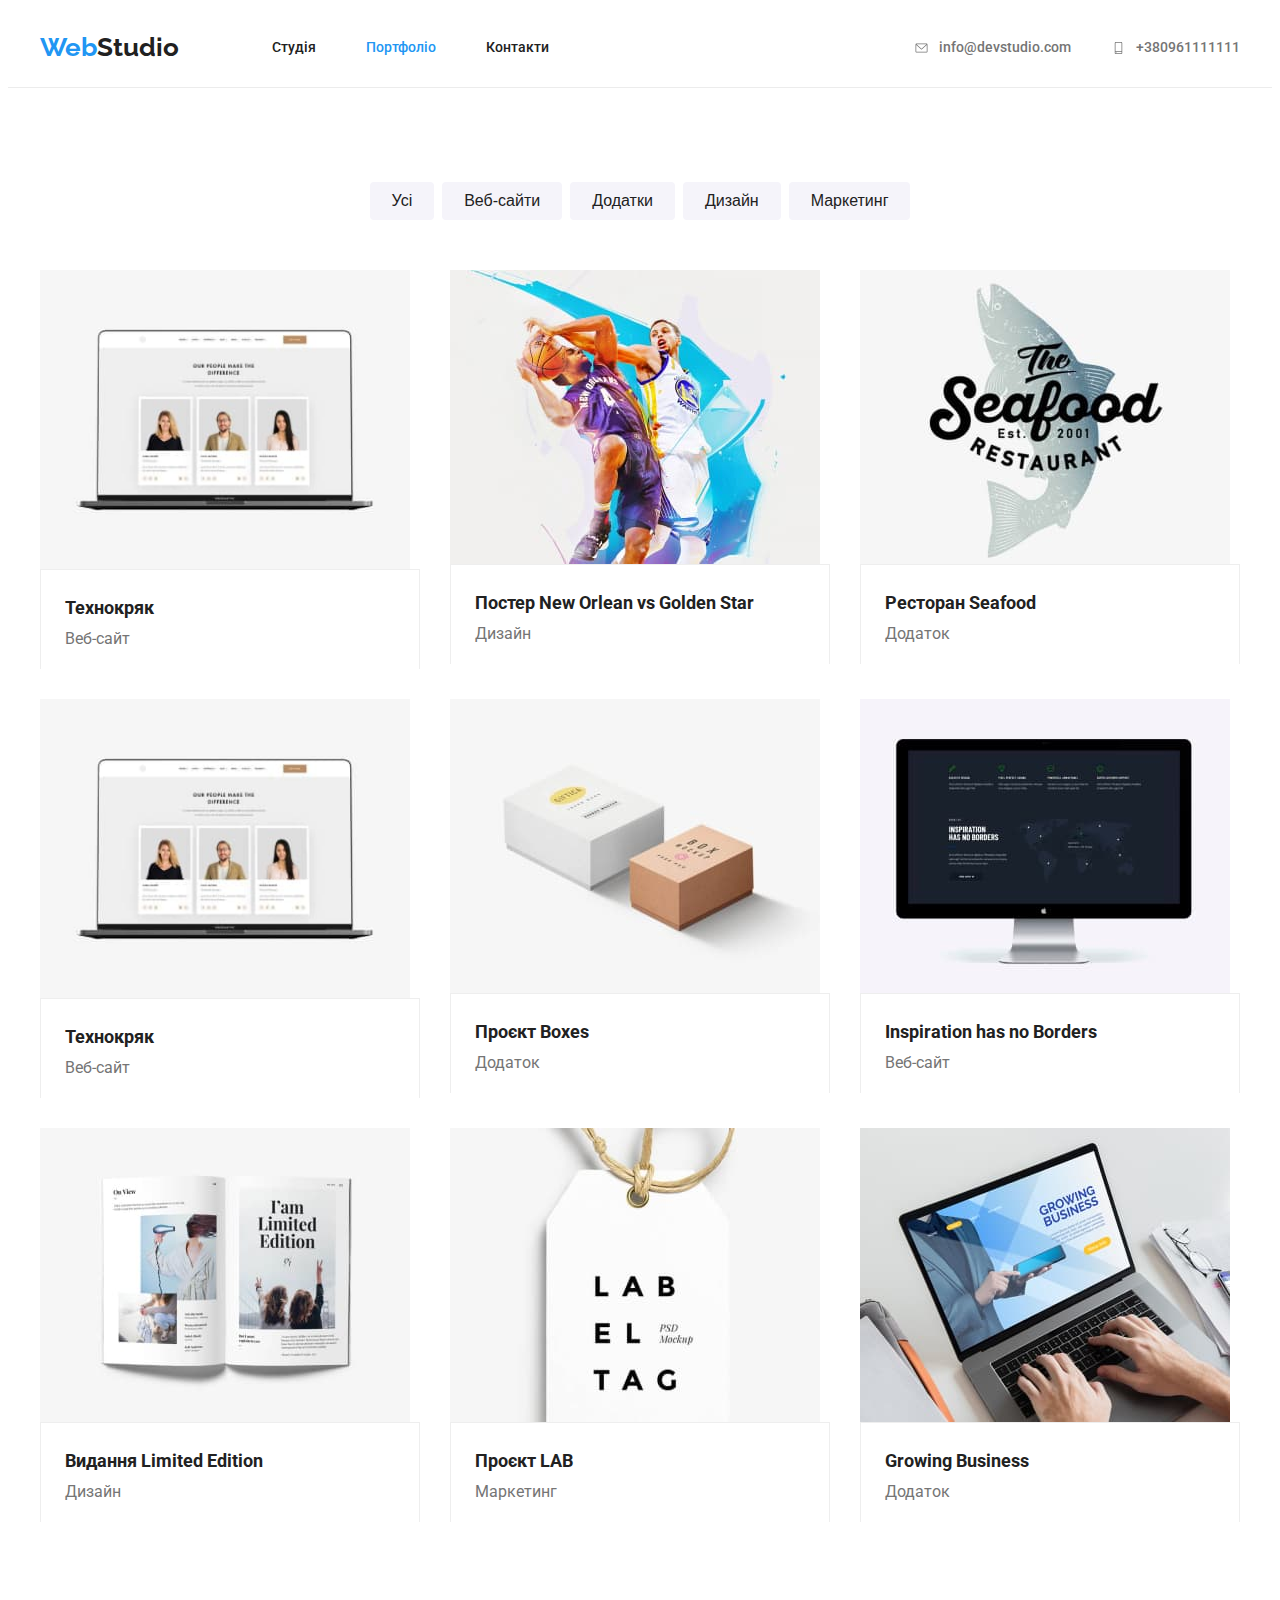
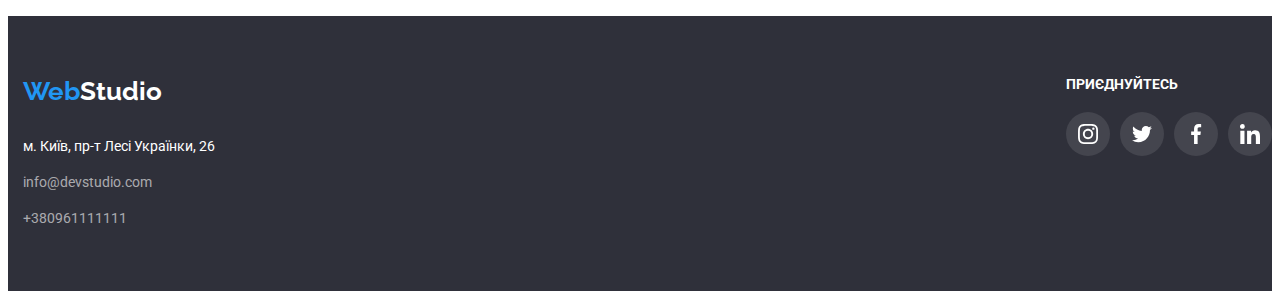
==== portfolio.html @ 817e616e "03.02" ====
<!DOCTYPE html>
<html lang="en">
  <head>
    <meta charset="UTF-8" />
    <meta http-equiv="X-UA-Compatible" content="IE=edge" />
    <meta name="viewport" content="width=device-width, initial-scale=1.0" />
    <title>Document</title>
    <link
      href="https://fonts.googleapis.com/css2?family=Raleway:wght@700&family=Roboto:wght@400;500;700;900&display=swap"
      rel="stylesheet"
    />
    <link
      rel="stylesheet"
      href="https://cdnjs.cloudflare.com/ajax/libs/modern-normalize/1.1.0/modern-normalize.min.css"
      integrity="sha512-wpPYUAdjBVSE4KJnH1VR1HeZfpl1ub8YT/NKx4PuQ5NmX2tKuGu6U/JRp5y+Y8XG2tV+wKQpNHVUX03MfMFn9Q=="
      crossorigin="anonymous"
      referrerpolicy="no-referrer"
    />
    <link rel="stylesheet" href="./css/styles.css" />
  </head>
  <body>
    <header class="header-content">
      <div class="container heder-container">
        <a href="index.html" class="logo-link"
          >Web<span class="logo-heder">Studio</span></a
        >

        <nav>
          <ul class="header-items list">
            <li><a href="index.html" class="site-nav">Студія</a></li>
            <li>
              <a href="portfolio.html" class="site-nav active">Портфоліо</a>
            </li>
            <li><a href="" class="site-nav">Контакти</a></li>
          </ul>
        </nav>
        <ul class="list auth-nav">
          <li>
            <a href="mailto:info@devstudio.com" class="nav-link"
              ><svg class="icon-nav" width="15" height="12">
                <use href="images\icons.svg#envelope"></use></svg
              >info@devstudio.com</a
            >
          </li>
          <li>
            <a href="tel:+380961111111" class="nav-link"
              ><svg class="icon-nav" width="15" height="12">
                <use href="images\icons.svg#smartphone"></use></svg
              >+380961111111</a
            >
          </li>
        </ul>
      </div>
    </header>

    <main>
      <section class="section">
        <div class="container">
          <ul class="list items-btn">
            <li><button type="button" class="btn">Усі</button></li>
            <li><button type="button" class="btn">Веб-сайти</button></li>
            <li><button type="button" class="btn">Додатки</button></li>
            <li><button type="button" class="btn">Дизайн</button></li>
            <li><button type="button" class="btn">Маркетинг</button></li>
          </ul>

          <ul class="list pagination">
            <li class="item">
              <a href="" class="subtitle"
                ><img
                  class="pic"
                  src="images/img11.jpg"
                  alt="відкритий ноутбук"
                  width="370"
                />
                <div class="list-aside">
                  <h2 class="caption">Технокряк</h2>
                  <p class="tagline">Веб-сайт</p>
                </div></a
              >
            </li>
            <li class="item">
              <a href="" class="subtitle"
                ><img
                  class="pic"
                  src="images/img22.jpg"
                  alt="два хлопця грають в баскетбол"
                  width="370"
                />
                <div class="list-aside">
                  <h2 class="caption">Постер New Orlean vs Golden Star</h2>
                  <p class="tagline">Дизайн</p>
                </div></a
              >
            </li>
            <li class="item">
              <a href="" class="subtitle"
                ><img
                  class="pic"
                  src="images/img33.jpg"
                  alt="емблема ресторана"
                  width="370"
                />
                <div class="list-aside">
                  <h2 class="caption">Ресторан Seafood</h2>
                  <p class="tagline">Додаток</p>
                </div></a
              >
            </li>
            <li class="item">
              <a href="" class="subtitle"
                ><img
                  class="pic"
                  src="images/img4.jpg"
                  alt="відкритий ноутбук"
                  width="370"
                />
                <div class="list-aside">
                  <h2 class="caption">Технокряк</h2>
                  <p class="tagline">Веб-сайт</p>
                </div></a
              >
            </li>
            <li class="item">
              <a href="" class="subtitle"
                ><img
                  class="pic"
                  src="images/img5.jpg"
                  alt="дві коробочки"
                  width="370"
                />
                <div class="list-aside">
                  <h2 class="caption">Проєкт Boxes</h2>
                  <p class="tagline">Додаток</p>
                </div></a
              >
            </li>
            <li class="item">
              <a href="" class="subtitle"
                ><img
                  class="pic"
                  src="images/img6.jpg"
                  alt="настільний компьютер"
                  width="370"
                />
                <div class="list-aside">
                  <h2 class="caption">Inspiration has no Borders</h2>
                  <p class="tagline">Веб-сайт</p>
                </div></a
              >
            </li>
            <li class="item">
              <a href="" class="subtitle"
                ><img
                  class="pic"
                  src="images/img7.jpg"
                  alt="відкрита книга"
                  width="370"
                />
                <div class="list-aside">
                  <h2 class="caption">Видання Limited Edition</h2>
                  <p class="tagline">Дизайн</p>
                </div></a
              >
            </li>
            <li class="item">
              <a href="" class="subtitle"
                ><img
                  class="pic"
                  src="images/img8.jpg"
                  alt="бірка"
                  width="370"
                />
                <div class="list-aside">
                  <h2 class="caption">Проєкт LAB</h2>
                  <p class="tagline">Маркетинг</p>
                </div></a
              >
            </li>
            <li class="item">
              <a href="" class="subtitle"
                ><img
                  class="pic"
                  src="images/img9.jpg"
                  alt="набір тексту на ноутбуці"
                  width="370"
                />
                <div class="list-aside">
                  <h2 class="caption">Growing Business</h2>
                  <p class="tagline">Додаток</p>
                </div></a
              >
            </li>
          </ul>
        </div>
      </section>
    </main>

    <footer class="footer">
      <div class="container">
        <a href="index.html" class="logo-link footer-logo"
          >Web<span class="logo-footer">Studio</span></a
        >
        <address class="contact-address">
          <p class="contact-item">м. Київ, пр-т Лесі Українки, 26</p>
          <a href="mailto:info@devstudio.com" class="contact"
            >info@devstudio.com</a
          >
          <a href="tel:+380961111111" class="contact footer-contact"
            >+380961111111</a
          >
        </address>
      </div>
      <div class="footer-aside">
        <p class="footer-subject">ПРИЄДНУЙТЕСЬ</p>
        <ul class="social">
          <li class="social-item">
            <a href="" class="social-link">
              <svg class="social-icon" width="20" height="20">
                <use href="images\icons.svg#instagram"></use>
              </svg>
            </a>
          </li>
          <li class="social-item">
            <a class="social-link" href="">
              <svg class="social-icon" width="20" height="20">
                <use href="images\icons.svg#twitter"></use>
              </svg>
            </a>
          </li>
          <li class="social-item">
            <a class="social-link" href="">
              <svg class="social-icon" width="20" height="20">
                <use href="images\icons.svg#facebook"></use>
              </svg>
            </a>
          </li>
          <li class="social-item">
            <a class="social-link" href="">
              <svg class="social-icon" width="20" height="20">
                <use href="images\icons.svg#linkedin"></use>
              </svg>
            </a>
          </li>
        </ul>
      </div>
    </footer>
  </body>
</html>
---- css/styles.css ----
:root {
  --primary-text-color: #212121;
  --text-color: #2196f3;
  --main-text-color: #757575;
  --accent-color: #ffffff;
}
body {
  font-family: Roboto, sans-serif;
}
/*-----утилиты----*/
h1,
h2,
h3,
p {
  padding: 0;
  margin: 0;
}
ul {
  padding: 0;
  margin: 0;
  padding-left: 0;
}
.section {
  padding-top: 94px;
  padding-bottom: 94px;
}
.section-content {
  padding-top: 0;
}
/*heder*/
.container {
  margin-left: auto;
  margin-right: auto;
  width: 1200px;
  padding-left: 15px;
  padding-right: 15px;
}
.heder-container {
  display: flex;
  align-items: center;
}
.header-content {
  border-bottom: 1px solid #ececec;
}
.logo-link {
  font-family: "Raleway", sans-serif;
  font-weight: 700;
  font-size: 26px;
  line-height: 1.2;
  color: var(--text-color);
  text-decoration: none;

  display: block;
  margin-right: 93px;
}
.logo-heder {
  color: var(--primary-text-color);
}
.logo-footer {
  color: var(--accent-color);
}

.list {
  list-style: none;
}

.header-items {
  display: flex;
}
.header-items li:not(:last-child) {
  margin-right: 50px;
}
.site-nav-current {
  color: var(--primary-text-color);
  font-weight: 500;
  font-size: 14px;
  line-height: 1.1;
}
.site-nav {
  display: block;
  padding-top: 32px;
  padding-bottom: 32px;

  color: var(--primary-text-color);
  font-weight: 500;
  font-size: 14px;
  line-height: 1.1;
  text-decoration: none;
}
.site-nav:hover,
.site-nav:focus {
  color: var(--text-color);
}
.active {
  color: var(--text-color);
}
.site-nav-current:hover,
.site-nav-current:focus {
  color: var(--text-color);
}
.auth-nav {
  display: flex;
  margin-left: auto;
}

/*.thumbnail {
 
}*/
.nav-link {
  display: flex;
  align-items: center;
  color: var(--main-text-color);
  font-weight: 500;
  font-size: 14px;
  line-height: 1.1;
  text-decoration: none;
}
.icon-nav:hover,
.icon-nav:focus {
  fill: var(--text-color);
}
.icon-nav {
  fill: currentColor;
  margin-right: 10px;
}

.auth-nav li:not(:last-child) {
  margin-right: 40px;
}

.nav-link:hover,
.nav-link:focus {
  color: var(--text-color);
}
/*hero*/
.hero {
  background-color: #2f303a;
  text-align: center;
  padding-top: 200px;
  padding-bottom: 200px;
}
.container-hero {
  background-image: linear-gradient(
      rgba(47, 48, 58, 0.4),
      rgba(47, 48, 58, 0.4)
    ),
    url("../images/hero.jpg");
  margin-left: auto;
  margin-right: auto;
  width: 1600px;

  background-size: cover;
  background-position: center;
}
.hero-title {
  color: var(--accent-color);
  font-weight: 900;
  font-size: 44px;
  line-height: 1.4;
  text-transform: uppercase;
  text-align: center;

  margin: 0 auto;
  max-width: 696px;
}
.items {
  display: flex;
}
/*section*/
.icon {
  display: flex;
  width: 270px;
  height: 120px;
  background-color: #f5f4fa;
  justify-content: center;
  align-items: center;
  margin-bottom: 30px;
}

.section-title {
  color: #2f303a;
}
.section-works {
  background-color: #f5f4fa;
}
/*h3*/
.text-list:not(:last-child) {
  margin-right: 30px;
}
.text-list {
  width: 270px;
}

.feature-list-title {
  color: var(--primary-text-color);
  font-size: 14px;
  line-height: 1.1;
  margin-bottom: 10px;
}
/*h3 heading*/
.heading {
  font-weight: 500;
  font-size: 16px;
  line-height: 1.18;

  margin-bottom: 10px;
}
.social-list {
  display: flex;
  justify-content: center;
  margin-top: 16px;
}
.social-list-item:not(:last-child) {
  margin-right: 10px;
}
.social-list-item {
  display: flex;
}
.social-list-link {
  display: flex;
  align-items: center;
  justify-content: center;

  width: 44px;
  height: 44px;

  border-radius: 50px;
}
.social-list-link:hover,
.social-list-link:focus {
  background: var(--text-color);
}
.social-list-icon {
  fill: #afb1b8;
}
.social-list-link:hover svg,
.social-list-link:focus svg {
  fill: var(--accent-color);
}

/*h2*/
.caption-section {
  font-size: 36px;
  line-height: 1.16;
  text-align: center;

  margin-bottom: 50px;
}
.aside-social {
  background-color: var(--accent-color);
  box-shadow: 0px 1px 3px rgba(0, 0, 0, 0.12), 0px 1px 1px rgba(0, 0, 0, 0.14),
    0px 2px 1px rgba(0, 0, 0, 0.2);
}
.items-image {
  display: flex;
  justify-content: space-between;
}
.items-image :not(:last-child) {
  margin-right: 30px;
}
.meta {
  display: flex;
  justify-content: space-between;
}
.section-works li:not(:last-child) {
  margin-right: 10px;
}
.text {
  color: var(--main-text-color);
  font-weight: 400;
  font-size: 14px;
  line-height: 1.7;
}
/*button*/
.btn-primary {
  color: var(--accent-color);
  background-color: var(--text-color);
  cursor: pointer;
  font-weight: 700;
  font-size: 16px;
  line-height: 1.8;
  margin-top: 30px;
  border-radius: 4px;
}
.btn {
  color: var(--primary-text-color);
  background-color: #f5f4fa;
  cursor: pointer;
  font-weight: 400;
  font-size: 16px;
  line-height: 1.62;
  border-radius: 4px;
  padding: 6px 22px;
  border: none;
}
.items-btn {
  display: flex;
  justify-content: center;
  margin-bottom: 50px;
}
.items-btn :not(:last-child) {
  margin-right: 8px;
}
.pagination {
  display: flex;
  flex-wrap: wrap;
  gap: 30px;
}
.item {
  flex-basis: calc((100% - 60px) / 3);
}

.list-aside {
  padding: 20px 24px;
  border-top: 1px solid #eeeeee;
  border-left: 1px solid #eeeeee;
  border-right: 1px solid #eeeeee;
}
.btn:hover,
.btn:focus {
  color: var(--accent-color);
  background-color: var(--text-color);
  box-shadow: 0px 3px 1px rgba(0, 0, 0, 0.1), 0px 1px 2px rgba(0, 0, 0, 0.08),
    0px 2px 2px rgba(0, 0, 0, 0.12);
}
/*h2*/
.caption {
  color: var(--primary-text-color);
  font-size: 18px;
  line-height: 2;

  margin: 0px;
  margin-bottom: 4px;
}
.pic {
  display: block;
}
.tagline {
  color: var(--main-text-color);
  font-weight: 400;
  font-size: 16px;
  line-height: 1.18;
}
.aside {
  padding-top: 30px;
  padding-bottom: 30px;
  text-align: center;
}
/*new section*/
.subject {
  font-size: 36px;
  line-height: 1.16;
  text-align: center;

  margin-bottom: 50px;
}
.row {
  display: flex;
  justify-content: center;
}
.items-logo {
  display: flex;
}
.row :not(:last-child) {
  margin-right: 30px;
}
.items-logo-link {
  display: flex;
  align-items: center;
  border: 1px solid #afb1b8;
  width: 170px;
  height: 92px;
  justify-content: center;
  border-radius: 4px;
}

.items-logo-link:hover .list-logo,
.items-logo-link:focus .list-logo {
  fill: var(--text-color);
}
.items-logo-link:hover,
.items-logo-link:focus {
  border-color: var(--text-color);
}
.list-logo {
  fill: #afb1b8;
}
/*footer*/
.container-footer {
  display: flex;
  align-items: baseline;
}
.footer {
  display: flex;
  background-color: #2f303a;
  padding-top: 60px;
  padding-bottom: 60px;
}
.footer-logo {
  margin-bottom: 28px;
}
.contact {
  color: rgba(255, 255, 255, 0.6);
  font-weight: 400;
  font-size: 14px;
  line-height: 1.71;
  text-decoration: none;

  display: block;
  margin-bottom: 12px;
}
.contact:hover,
.contact:focus {
  color: var(--text-color);
}
.contact-address {
  font-style: normal;
}
.contact-item {
  color: var(--accent-color);
  font-weight: 400;
  font-size: 14px;
  line-height: 1.71;
  text-decoration: none;

  margin-bottom: 12px;
}
.subtitle {
  text-decoration: none;
  display: block;
}
.subtitle:hover,
.subtitle:focus {
  box-shadow: 0px 3px 1px rgba(0, 0, 0, 0.1), 0px 1px 2px rgba(0, 0, 0, 0.08),
    0px 2px 2px rgba(0, 0, 0, 0.12);
}

.footer-contact {
  margin-bottom: 0;
}
.footer-aside {
  margin-left: 70px;
}
.footer-subject {
  color: var(--accent-color);
  font-weight: 700;
  font-size: 14px;
  line-height: 1.17;
}
.social {
  display: flex;
  margin-top: 20px;
}
.social-item:not(:last-child) {
  margin-right: 10px;
}
.social-item {
  display: flex;
}
.social-link {
  display: flex;
  align-items: center;
  justify-content: center;

  width: 44px;
  height: 44px;
  background: rgba(255, 255, 255, 0.1);
  border-radius: 50px;
}
.social-link:hover,
.social-link:focus {
  background: var(--text-color);
}
.social-icon {
  fill: var(--accent-color);
}
.social-link:hover svg,
.social-link:focus {
  fill: var(--accent-color);
}
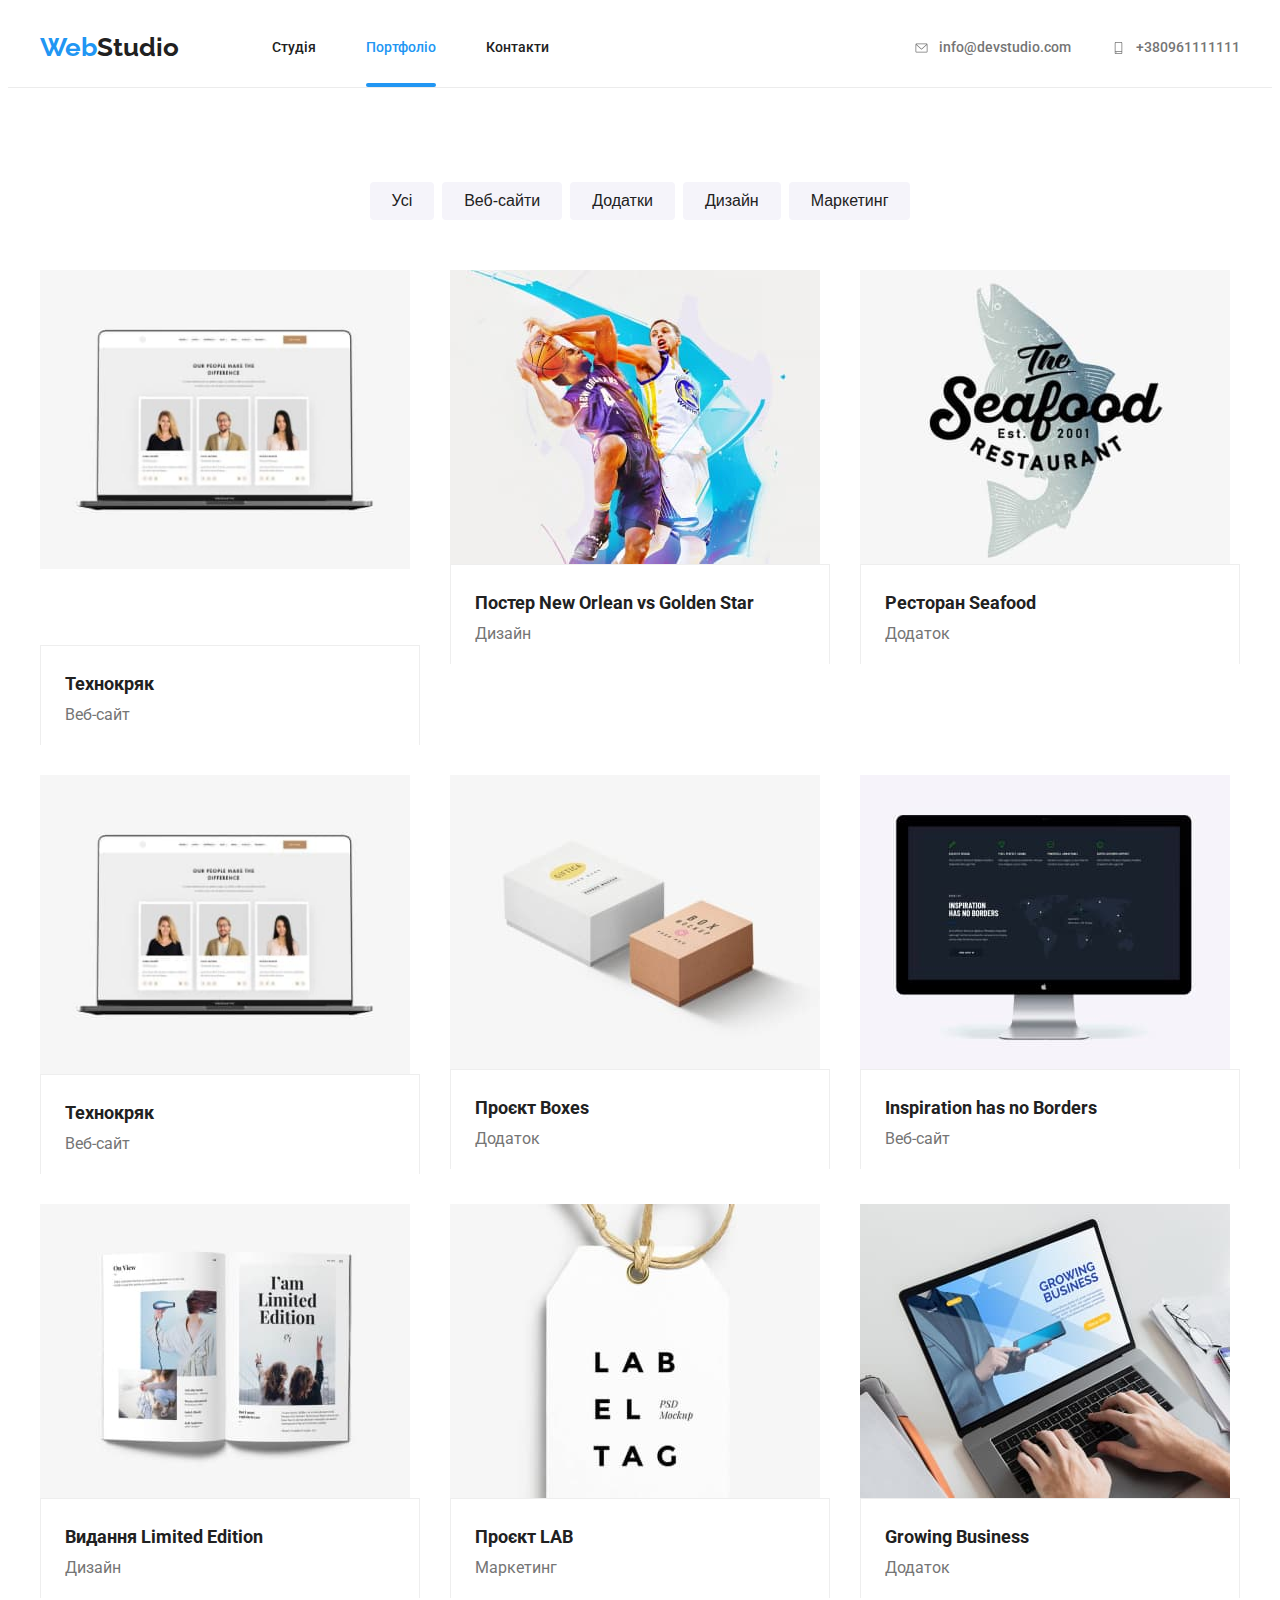
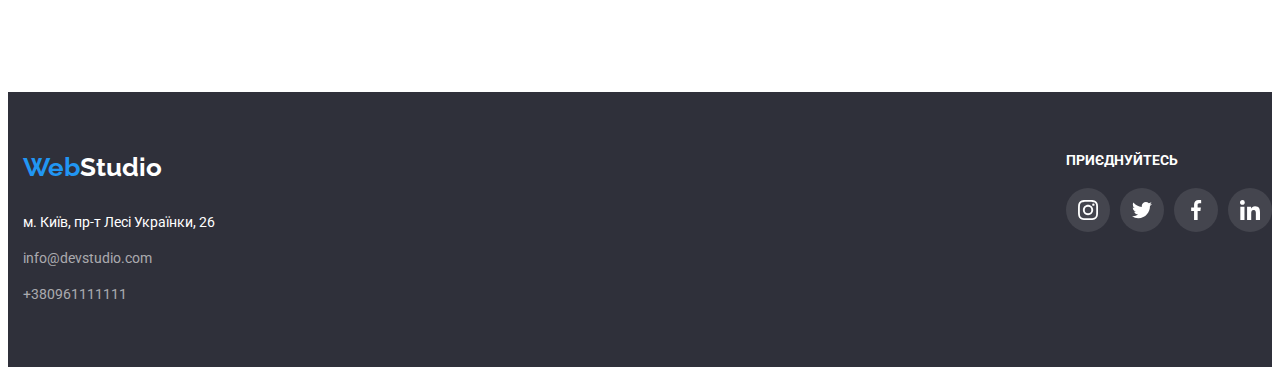
==== commit f0433447: "04,02" ====
--- a/portfolio.html
+++ b/portfolio.html
@@ -18,6 +18,7 @@
     />
     <link rel="stylesheet" href="./css/styles.css" />
   </head>
+
   <body>
     <header class="header-content">
       <div class="container heder-container">
@@ -66,18 +67,21 @@
 
           <ul class="list pagination">
             <li class="item">
-              <a href="" class="subtitle"
+              <div class="new">
+             <a href="" class="subtitle"
                 ><img
                   class="pic"
                   src="images/img11.jpg"
                   alt="відкритий ноутбук"
                   width="370"
-                />
+                /> <div class="product"><p class="desc">Ресурс пропонує комплексні пропозиції з різним рівнем функціоналу та сервісів.
+                   Все це дозволить відвідувачу отримати вичерпні 
+                   відомості про компанію чи приватну особу.</p></div></div>
                 <div class="list-aside">
                   <h2 class="caption">Технокряк</h2>
                   <p class="tagline">Веб-сайт</p>
-                </div></a
-              >
+                </div>
+              </a>
             </li>
             <li class="item">
               <a href="" class="subtitle"
@@ -90,8 +94,8 @@
                 <div class="list-aside">
                   <h2 class="caption">Постер New Orlean vs Golden Star</h2>
                   <p class="tagline">Дизайн</p>
-                </div></a
-              >
+                </div>
+              </a>
             </li>
             <li class="item">
               <a href="" class="subtitle"
@@ -104,8 +108,8 @@
                 <div class="list-aside">
                   <h2 class="caption">Ресторан Seafood</h2>
                   <p class="tagline">Додаток</p>
-                </div></a
-              >
+                </div>
+              </a>
             </li>
             <li class="item">
               <a href="" class="subtitle"
@@ -118,8 +122,8 @@
                 <div class="list-aside">
                   <h2 class="caption">Технокряк</h2>
                   <p class="tagline">Веб-сайт</p>
-                </div></a
-              >
+                </div>
+              </a>
             </li>
             <li class="item">
               <a href="" class="subtitle"
@@ -132,8 +136,8 @@
                 <div class="list-aside">
                   <h2 class="caption">Проєкт Boxes</h2>
                   <p class="tagline">Додаток</p>
-                </div></a
-              >
+                </div>
+              </a>
             </li>
             <li class="item">
               <a href="" class="subtitle"
@@ -146,8 +150,8 @@
                 <div class="list-aside">
                   <h2 class="caption">Inspiration has no Borders</h2>
                   <p class="tagline">Веб-сайт</p>
-                </div></a
-              >
+                </div>
+              </a>
             </li>
             <li class="item">
               <a href="" class="subtitle"
@@ -160,8 +164,8 @@
                 <div class="list-aside">
                   <h2 class="caption">Видання Limited Edition</h2>
                   <p class="tagline">Дизайн</p>
-                </div></a
-              >
+                </div>
+              </a>
             </li>
             <li class="item">
               <a href="" class="subtitle"
@@ -174,8 +178,8 @@
                 <div class="list-aside">
                   <h2 class="caption">Проєкт LAB</h2>
                   <p class="tagline">Маркетинг</p>
-                </div></a
-              >
+                </div>
+              </a>
             </li>
             <li class="item">
               <a href="" class="subtitle"
@@ -188,8 +192,8 @@
                 <div class="list-aside">
                   <h2 class="caption">Growing Business</h2>
                   <p class="tagline">Додаток</p>
-                </div></a
-              >
+                </div>
+              </a>
             </li>
           </ul>
         </div>
--- a/css/styles.css
+++ b/css/styles.css
@@ -85,14 +85,26 @@
   font-weight: 500;
   font-size: 14px;
   line-height: 1.1;
-  text-decoration: none;
+  text-decoration: none; 
+  position: relative;
 }
 .site-nav:hover,
 .site-nav:focus {
   color: var(--text-color);
+  transition: color 250ms cubic-bezier(0.4, 0, 0.2, 1);
 }
 .active {
   color: var(--text-color);
+}
+.active::after {
+  content: '';
+  position: absolute;
+  width: 100%;
+  height: 4px;
+  background-color: var(--text-color);
+  bottom: 0;
+  left: 0;
+  border-radius: 2px;
 }
 .site-nav-current:hover,
 .site-nav-current:focus {
@@ -118,6 +130,7 @@
 .icon-nav:hover,
 .icon-nav:focus {
   fill: var(--text-color);
+  
 }
 .icon-nav {
   fill: currentColor;
@@ -131,6 +144,7 @@
 .nav-link:hover,
 .nav-link:focus {
   color: var(--text-color);
+  transition: color 250ms cubic-bezier(0.4, 0, 0.2, 1);
 }
 /*hero*/
 .hero {
@@ -228,7 +242,8 @@
 }
 .social-list-link:hover,
 .social-list-link:focus {
-  background: var(--text-color);
+  background-color: var(--text-color);
+  transition: background-color 250ms cubic-bezier(0.4, 0, 0.2, 1);
 }
 .social-list-icon {
   fill: #afb1b8;
@@ -236,6 +251,7 @@
 .social-list-link:hover svg,
 .social-list-link:focus svg {
   fill: var(--accent-color);
+  transition: fill 250ms cubic-bezier(0.4, 0, 0.2, 1);
 }
 
 /*h2*/
@@ -255,6 +271,7 @@
   display: flex;
   justify-content: space-between;
 }
+
 .items-image :not(:last-child) {
   margin-right: 30px;
 }
@@ -309,6 +326,42 @@
 .item {
   flex-basis: calc((100% - 60px) / 3);
 }
+.product::before {
+  display: inline-block;
+  content: '';
+  position: absolute;
+  width: 100%;
+  height: 100%;
+  bottom: 0 ;
+  background-color: rgba(33, 150, 243, 0.9);
+  transform: translateY(100%);
+  opacity: 0;
+  transition: transform 250ms cubic-bezier(0.4, 0, 0.2, 1);
+}
+.new {
+  position: relative;
+  overflow: hidden;
+}
+.new:hover .product::before,
+.new:focus .product::before {
+  transform: translateY(0);
+  opacity: 1;
+}
+.subtitle {
+  text-decoration: none;
+  display: block;
+  
+  
+}
+.desc {
+  color: rgba(255, 255, 255, 1);
+}
+.subtitle:hover,
+.subtitle:focus {
+  box-shadow: 0px 3px 1px rgba(0, 0, 0, 0.1), 0px 1px 2px rgba(0, 0, 0, 0.08),
+    0px 2px 2px rgba(0, 0, 0, 0.12);
+    transition: box-shadow 250ms cubic-bezier(0.4, 0, 0.2, 1);
+}
 
 .list-aside {
   padding: 20px 24px;
@@ -322,6 +375,7 @@
   background-color: var(--text-color);
   box-shadow: 0px 3px 1px rgba(0, 0, 0, 0.1), 0px 1px 2px rgba(0, 0, 0, 0.08),
     0px 2px 2px rgba(0, 0, 0, 0.12);
+  transition: color 250ms cubic-bezier(0.4, 0, 0.2, 1);
 }
 /*h2*/
 .caption {
@@ -334,7 +388,33 @@
 }
 .pic {
   display: block;
-}
+  
+ 
+}
+.box-holder {
+  
+  position: relative;
+  
+
+}
+.holder > .holder-text {
+  display: flex;
+  position: absolute;
+  width: 370px;
+  height: 70px; 
+  bottom: 0;
+  justify-content: center;
+  align-items: center;
+  background-color: rgba(47, 48, 58, 0.8);
+  
+  }
+  .holder-text {
+    color: var(--accent-color);
+   /* font-weight: 700;
+    font-size: 14px;
+    line-height: 1.14;*/
+   
+  }
 .tagline {
   color: var(--main-text-color);
   font-weight: 400;
@@ -377,10 +457,12 @@
 .items-logo-link:hover .list-logo,
 .items-logo-link:focus .list-logo {
   fill: var(--text-color);
+  transition: fill 250ms cubic-bezier(0.4, 0, 0.2, 1);
 }
 .items-logo-link:hover,
 .items-logo-link:focus {
   border-color: var(--text-color);
+  transition: fill 250ms cubic-bezier(0.4, 0, 0.2, 1);
 }
 .list-logo {
   fill: #afb1b8;
@@ -412,6 +494,7 @@
 .contact:hover,
 .contact:focus {
   color: var(--text-color);
+  transition: color 250ms cubic-bezier(0.4, 0, 0.2, 1);
 }
 .contact-address {
   font-style: normal;
@@ -424,15 +507,6 @@
   text-decoration: none;
 
   margin-bottom: 12px;
-}
-.subtitle {
-  text-decoration: none;
-  display: block;
-}
-.subtitle:hover,
-.subtitle:focus {
-  box-shadow: 0px 3px 1px rgba(0, 0, 0, 0.1), 0px 1px 2px rgba(0, 0, 0, 0.08),
-    0px 2px 2px rgba(0, 0, 0, 0.12);
 }
 
 .footer-contact {
@@ -469,7 +543,8 @@
 }
 .social-link:hover,
 .social-link:focus {
-  background: var(--text-color);
+  background-color: var(--text-color);
+  transition: background-color 250ms cubic-bezier(0.4, 0, 0.2, 1);
 }
 .social-icon {
   fill: var(--accent-color);
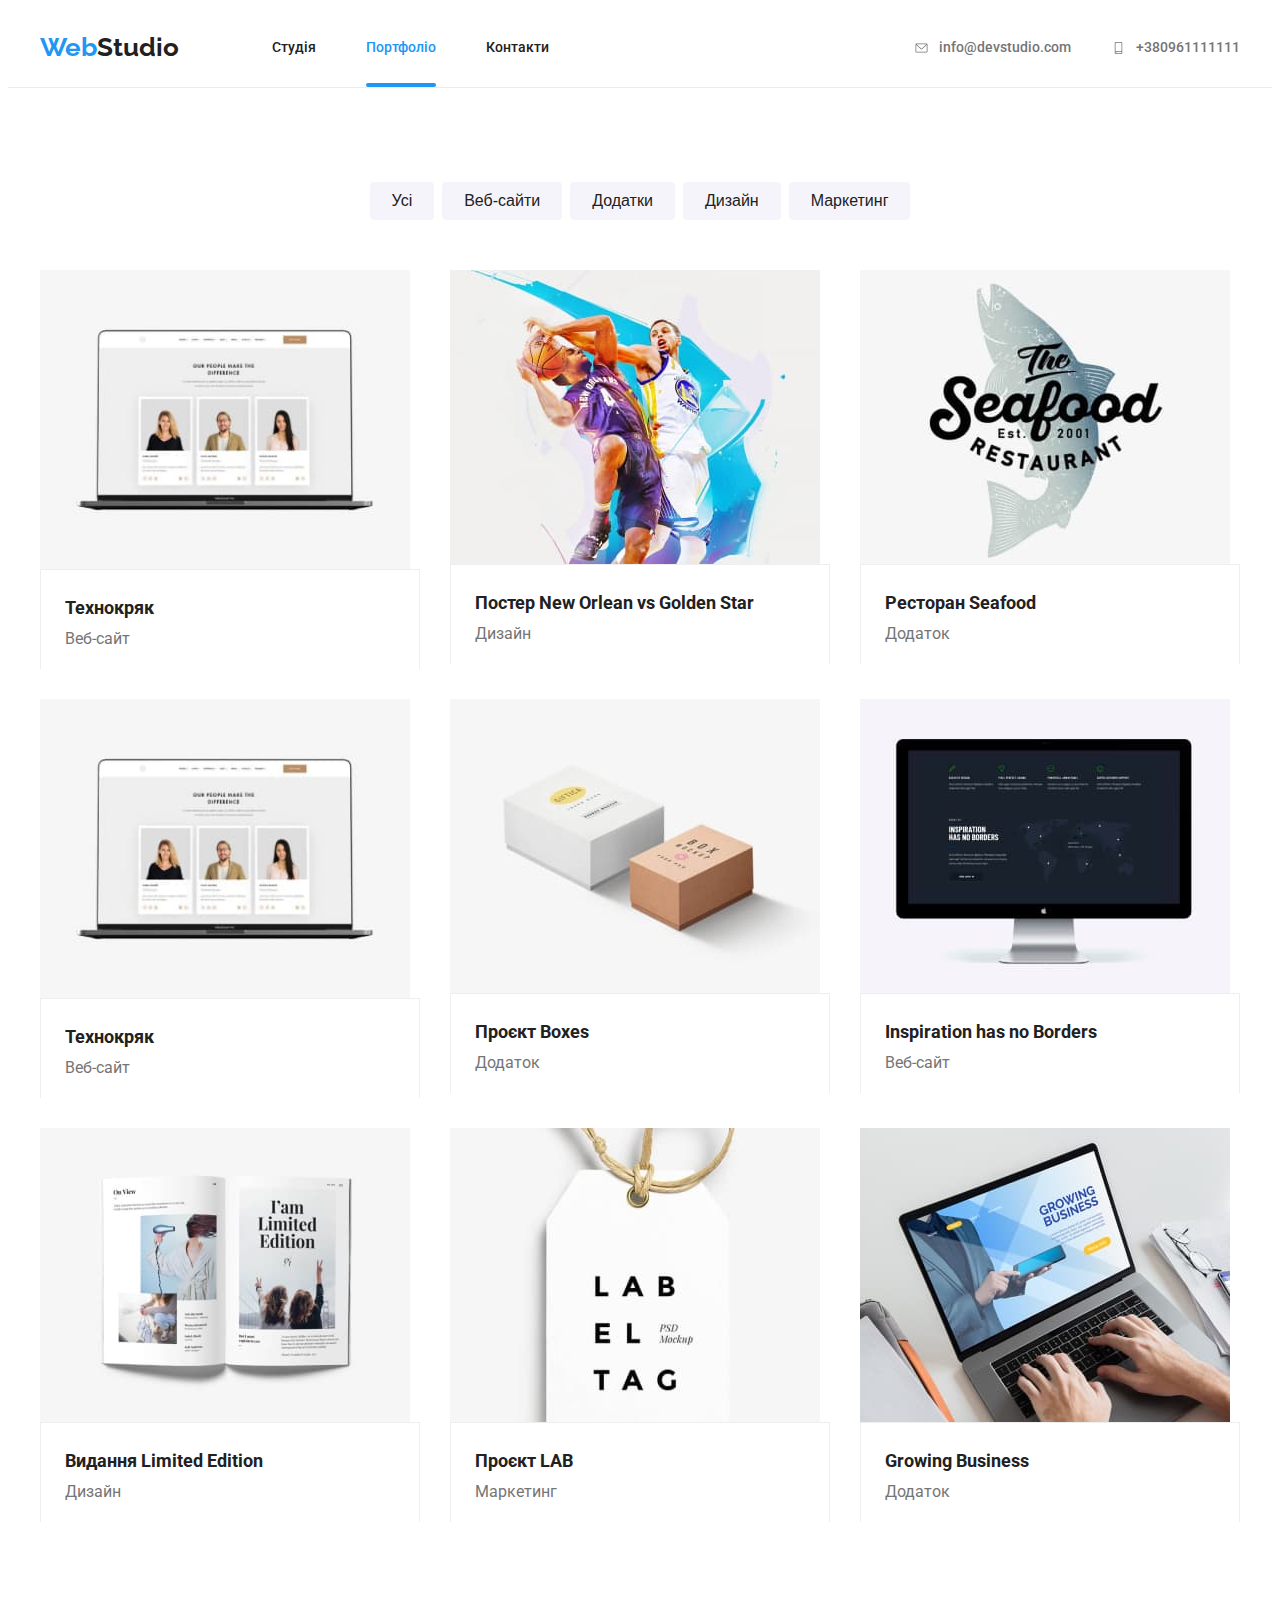
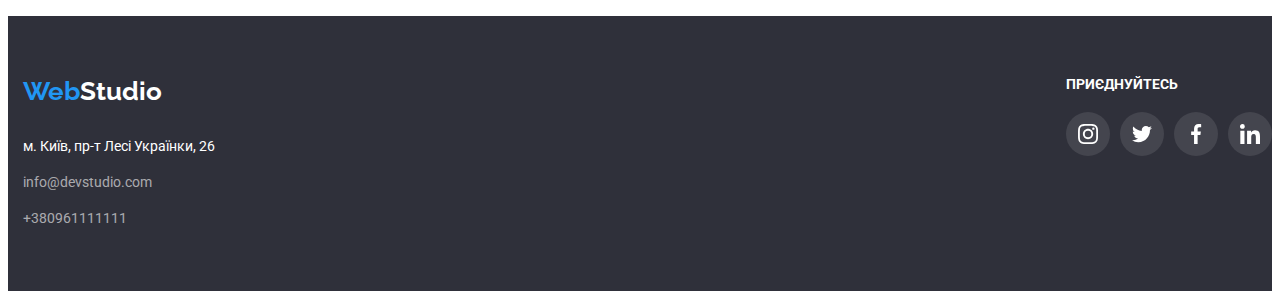
==== commit c917d72f: "7.02" ====
--- a/portfolio.html
+++ b/portfolio.html
@@ -67,16 +67,23 @@
 
           <ul class="list pagination">
             <li class="item">
-              <div class="new">
-             <a href="" class="subtitle"
-                ><img
-                  class="pic"
-                  src="images/img11.jpg"
-                  alt="відкритий ноутбук"
-                  width="370"
-                /> <div class="product"><p class="desc">Ресурс пропонує комплексні пропозиції з різним рівнем функціоналу та сервісів.
-                   Все це дозволить відвідувачу отримати вичерпні 
-                   відомості про компанію чи приватну особу.</p></div></div>
+              <a href="" class="subtitle"
+                ><div class="inner">
+                  <img
+                    class="pic"
+                    src="images/img11.jpg"
+                    alt="відкритий ноутбук"
+                    width="370"
+                  />
+                  <div class="product">
+                    <p class="desc">
+                      Ресурс пропонує комплексні пропозиції з різним рівнем
+                      функціоналу та сервісів. Все це дозволить відвідувачу
+                      отримати вичерпні відомості про компанію чи приватн у
+                      особу.
+                    </p>
+                  </div>
+                </div>
                 <div class="list-aside">
                   <h2 class="caption">Технокряк</h2>
                   <p class="tagline">Веб-сайт</p>
@@ -85,12 +92,22 @@
             </li>
             <li class="item">
               <a href="" class="subtitle"
-                ><img
-                  class="pic"
-                  src="images/img22.jpg"
-                  alt="два хлопця грають в баскетбол"
-                  width="370"
-                />
+                ><div class="inner">
+                  <img
+                    class="pic"
+                    src="images/img22.jpg"
+                    alt="два хлопця грають в баскетбол"
+                    width="370"
+                  />
+                  <div class="product">
+                    <p class="desc">
+                      Ресурс пропонує комплексні пропозиції з різним рівнем
+                      функціоналу та сервісів. Все це дозволить відвідувачу
+                      отримати вичерпні відомості про компанію чи приватн у
+                      особу.
+                    </p>
+                  </div>
+                </div>
                 <div class="list-aside">
                   <h2 class="caption">Постер New Orlean vs Golden Star</h2>
                   <p class="tagline">Дизайн</p>
@@ -99,12 +116,22 @@
             </li>
             <li class="item">
               <a href="" class="subtitle"
-                ><img
-                  class="pic"
-                  src="images/img33.jpg"
-                  alt="емблема ресторана"
-                  width="370"
-                />
+                ><div class="inner">
+                  <img
+                    class="pic"
+                    src="images/img33.jpg"
+                    alt="емблема ресторана"
+                    width="370"
+                  />
+                  <div class="product">
+                    <p class="desc">
+                      Ресурс пропонує комплексні пропозиції з різним рівнем
+                      функціоналу та сервісів. Все це дозволить відвідувачу
+                      отримати вичерпні відомості про компанію чи приватн у
+                      особу.
+                    </p>
+                  </div>
+                </div>
                 <div class="list-aside">
                   <h2 class="caption">Ресторан Seafood</h2>
                   <p class="tagline">Додаток</p>
@@ -113,12 +140,22 @@
             </li>
             <li class="item">
               <a href="" class="subtitle"
-                ><img
-                  class="pic"
-                  src="images/img4.jpg"
-                  alt="відкритий ноутбук"
-                  width="370"
-                />
+                ><div class="inner">
+                  <img
+                    class="pic"
+                    src="images/img4.jpg"
+                    alt="відкритий ноутбук"
+                    width="370"
+                  />
+                  <div class="product">
+                    <p class="desc">
+                      Ресурс пропонує комплексні пропозиції з різним рівнем
+                      функціоналу та сервісів. Все це дозволить відвідувачу
+                      отримати вичерпні відомості про компанію чи приватн у
+                      особу.
+                    </p>
+                  </div>
+                </div>
                 <div class="list-aside">
                   <h2 class="caption">Технокряк</h2>
                   <p class="tagline">Веб-сайт</p>
@@ -127,12 +164,22 @@
             </li>
             <li class="item">
               <a href="" class="subtitle"
-                ><img
-                  class="pic"
-                  src="images/img5.jpg"
-                  alt="дві коробочки"
-                  width="370"
-                />
+                ><div class="inner">
+                  <img
+                    class="pic"
+                    src="images/img5.jpg"
+                    alt="дві коробочки"
+                    width="370"
+                  />
+                  <div class="product">
+                    <p class="desc">
+                      Ресурс пропонує комплексні пропозиції з різним рівнем
+                      функціоналу та сервісів. Все це дозволить відвідувачу
+                      отримати вичерпні відомості про компанію чи приватн у
+                      особу.
+                    </p>
+                  </div>
+                </div>
                 <div class="list-aside">
                   <h2 class="caption">Проєкт Boxes</h2>
                   <p class="tagline">Додаток</p>
@@ -141,12 +188,22 @@
             </li>
             <li class="item">
               <a href="" class="subtitle"
-                ><img
-                  class="pic"
-                  src="images/img6.jpg"
-                  alt="настільний компьютер"
-                  width="370"
-                />
+                ><div class="inner">
+                  <img
+                    class="pic"
+                    src="images/img6.jpg"
+                    alt="настільний компьютер"
+                    width="370"
+                  />
+                  <div class="product">
+                    <p class="desc">
+                      Ресурс пропонує комплексні пропозиції з різним рівнем
+                      функціоналу та сервісів. Все це дозволить відвідувачу
+                      отримати вичерпні відомості про компанію чи приватн у
+                      особу.
+                    </p>
+                  </div>
+                </div>
                 <div class="list-aside">
                   <h2 class="caption">Inspiration has no Borders</h2>
                   <p class="tagline">Веб-сайт</p>
@@ -155,12 +212,22 @@
             </li>
             <li class="item">
               <a href="" class="subtitle"
-                ><img
-                  class="pic"
-                  src="images/img7.jpg"
-                  alt="відкрита книга"
-                  width="370"
-                />
+                ><div class="inner">
+                  <img
+                    class="pic"
+                    src="images/img7.jpg"
+                    alt="відкрита книга"
+                    width="370"
+                  />
+                  <div class="product">
+                    <p class="desc">
+                      Ресурс пропонує комплексні пропозиції з різним рівнем
+                      функціоналу та сервісів. Все це дозволить відвідувачу
+                      отримати вичерпні відомості про компанію чи приватн у
+                      особу.
+                    </p>
+                  </div>
+                </div>
                 <div class="list-aside">
                   <h2 class="caption">Видання Limited Edition</h2>
                   <p class="tagline">Дизайн</p>
@@ -169,12 +236,22 @@
             </li>
             <li class="item">
               <a href="" class="subtitle"
-                ><img
-                  class="pic"
-                  src="images/img8.jpg"
-                  alt="бірка"
-                  width="370"
-                />
+                ><div class="inner">
+                  <img
+                    class="pic"
+                    src="images/img8.jpg"
+                    alt="бірка"
+                    width="370"
+                  />
+                  <div class="product">
+                    <p class="desc">
+                      Ресурс пропонує комплексні пропозиції з різним рівнем
+                      функціоналу та сервісів. Все це дозволить відвідувачу
+                      отримати вичерпні відомості про компанію чи приватн у
+                      особу.
+                    </p>
+                  </div>
+                </div>
                 <div class="list-aside">
                   <h2 class="caption">Проєкт LAB</h2>
                   <p class="tagline">Маркетинг</p>
@@ -183,12 +260,22 @@
             </li>
             <li class="item">
               <a href="" class="subtitle"
-                ><img
-                  class="pic"
-                  src="images/img9.jpg"
-                  alt="набір тексту на ноутбуці"
-                  width="370"
-                />
+                ><div class="inner">
+                  <img
+                    class="pic"
+                    src="images/img9.jpg"
+                    alt="набір тексту на ноутбуці"
+                    width="370"
+                  />
+                  <div class="product">
+                    <p class="desc">
+                      Ресурс пропонує комплексні пропозиції з різним рівнем
+                      функціоналу та сервісів. Все це дозволить відвідувачу
+                      отримати вичерпні відомості про компанію чи приватн у
+                      особу.
+                    </p>
+                  </div>
+                </div>
                 <div class="list-aside">
                   <h2 class="caption">Growing Business</h2>
                   <p class="tagline">Додаток</p>
--- a/css/styles.css
+++ b/css/styles.css
@@ -85,7 +85,7 @@
   font-weight: 500;
   font-size: 14px;
   line-height: 1.1;
-  text-decoration: none; 
+  text-decoration: none;
   position: relative;
 }
 .site-nav:hover,
@@ -97,7 +97,7 @@
   color: var(--text-color);
 }
 .active::after {
-  content: '';
+  content: "";
   position: absolute;
   width: 100%;
   height: 4px;
@@ -130,7 +130,6 @@
 .icon-nav:hover,
 .icon-nav:focus {
   fill: var(--text-color);
-  
 }
 .icon-nav {
   fill: currentColor;
@@ -326,41 +325,41 @@
 .item {
   flex-basis: calc((100% - 60px) / 3);
 }
-.product::before {
+.product {
   display: inline-block;
-  content: '';
   position: absolute;
   width: 100%;
   height: 100%;
-  bottom: 0 ;
+  bottom: 0;
   background-color: rgba(33, 150, 243, 0.9);
   transform: translateY(100%);
   opacity: 0;
   transition: transform 250ms cubic-bezier(0.4, 0, 0.2, 1);
 }
-.new {
+.inner {
   position: relative;
   overflow: hidden;
 }
-.new:hover .product::before,
-.new:focus .product::before {
+.subtitle:hover .product,
+.subtitle:focus .product {
   transform: translateY(0);
   opacity: 1;
 }
 .subtitle {
   text-decoration: none;
   display: block;
-  
-  
 }
 .desc {
   color: rgba(255, 255, 255, 1);
+  width: 322px;
+  height: 168px;
+  padding: 63px 24px;
 }
 .subtitle:hover,
 .subtitle:focus {
   box-shadow: 0px 3px 1px rgba(0, 0, 0, 0.1), 0px 1px 2px rgba(0, 0, 0, 0.08),
     0px 2px 2px rgba(0, 0, 0, 0.12);
-    transition: box-shadow 250ms cubic-bezier(0.4, 0, 0.2, 1);
+  transition: box-shadow 250ms cubic-bezier(0.4, 0, 0.2, 1);
 }
 
 .list-aside {
@@ -388,33 +387,26 @@
 }
 .pic {
   display: block;
-  
- 
 }
 .box-holder {
-  
   position: relative;
-  
-
 }
 .holder > .holder-text {
   display: flex;
   position: absolute;
   width: 370px;
-  height: 70px; 
+  height: 70px;
   bottom: 0;
   justify-content: center;
   align-items: center;
   background-color: rgba(47, 48, 58, 0.8);
-  
-  }
-  .holder-text {
-    color: var(--accent-color);
-   /* font-weight: 700;
+}
+.holder-text {
+  color: var(--accent-color);
+  /* font-weight: 700;
     font-size: 14px;
     line-height: 1.14;*/
-   
-  }
+}
 .tagline {
   color: var(--main-text-color);
   font-weight: 400;
@@ -553,3 +545,45 @@
 .social-link:focus {
   fill: var(--accent-color);
 }
+/*===modal===*/
+.backdrop {
+  position: fixed;
+  top: 0;
+  left: 0;
+  width: 100vw;
+  height: 100vh;
+  background-color: rgba(0, 0, 0, 0.2);
+  transition: opacity 250ms cubic-bezier(0.4, 0, 0.2, 1),
+    visibility 250ms cubic-bezier(0.4, 0, 0.2, 1);
+}
+.modal {
+  position: absolute;
+  top: 50%;
+  left: 50%;
+  transform: translate(-50%, -50%);
+  width: 528px;
+  height: 521px;
+  background: var(--accent-color);
+  transition: scale 250ms cubic-bezier(0.4, 0, 0.2, 1);
+}
+.modal-class-btn {
+  position: absolute;
+  top: 8px;
+  right: 8px;
+  width: 30px;
+  height: 30px;
+  display: flex;
+  justify-content: center;
+  align-items: center;
+  border-radius: 50%;
+
+  border: 1px solid rgba(0, 0, 0, 0.1);
+  background-color: var(--accent-color);
+  padding: 0;
+  cursor: pointer;
+}
+.backdrop.is-hidden {
+  opacity: 0;
+  visibility: hidden;
+  pointer-events: none;
+}
